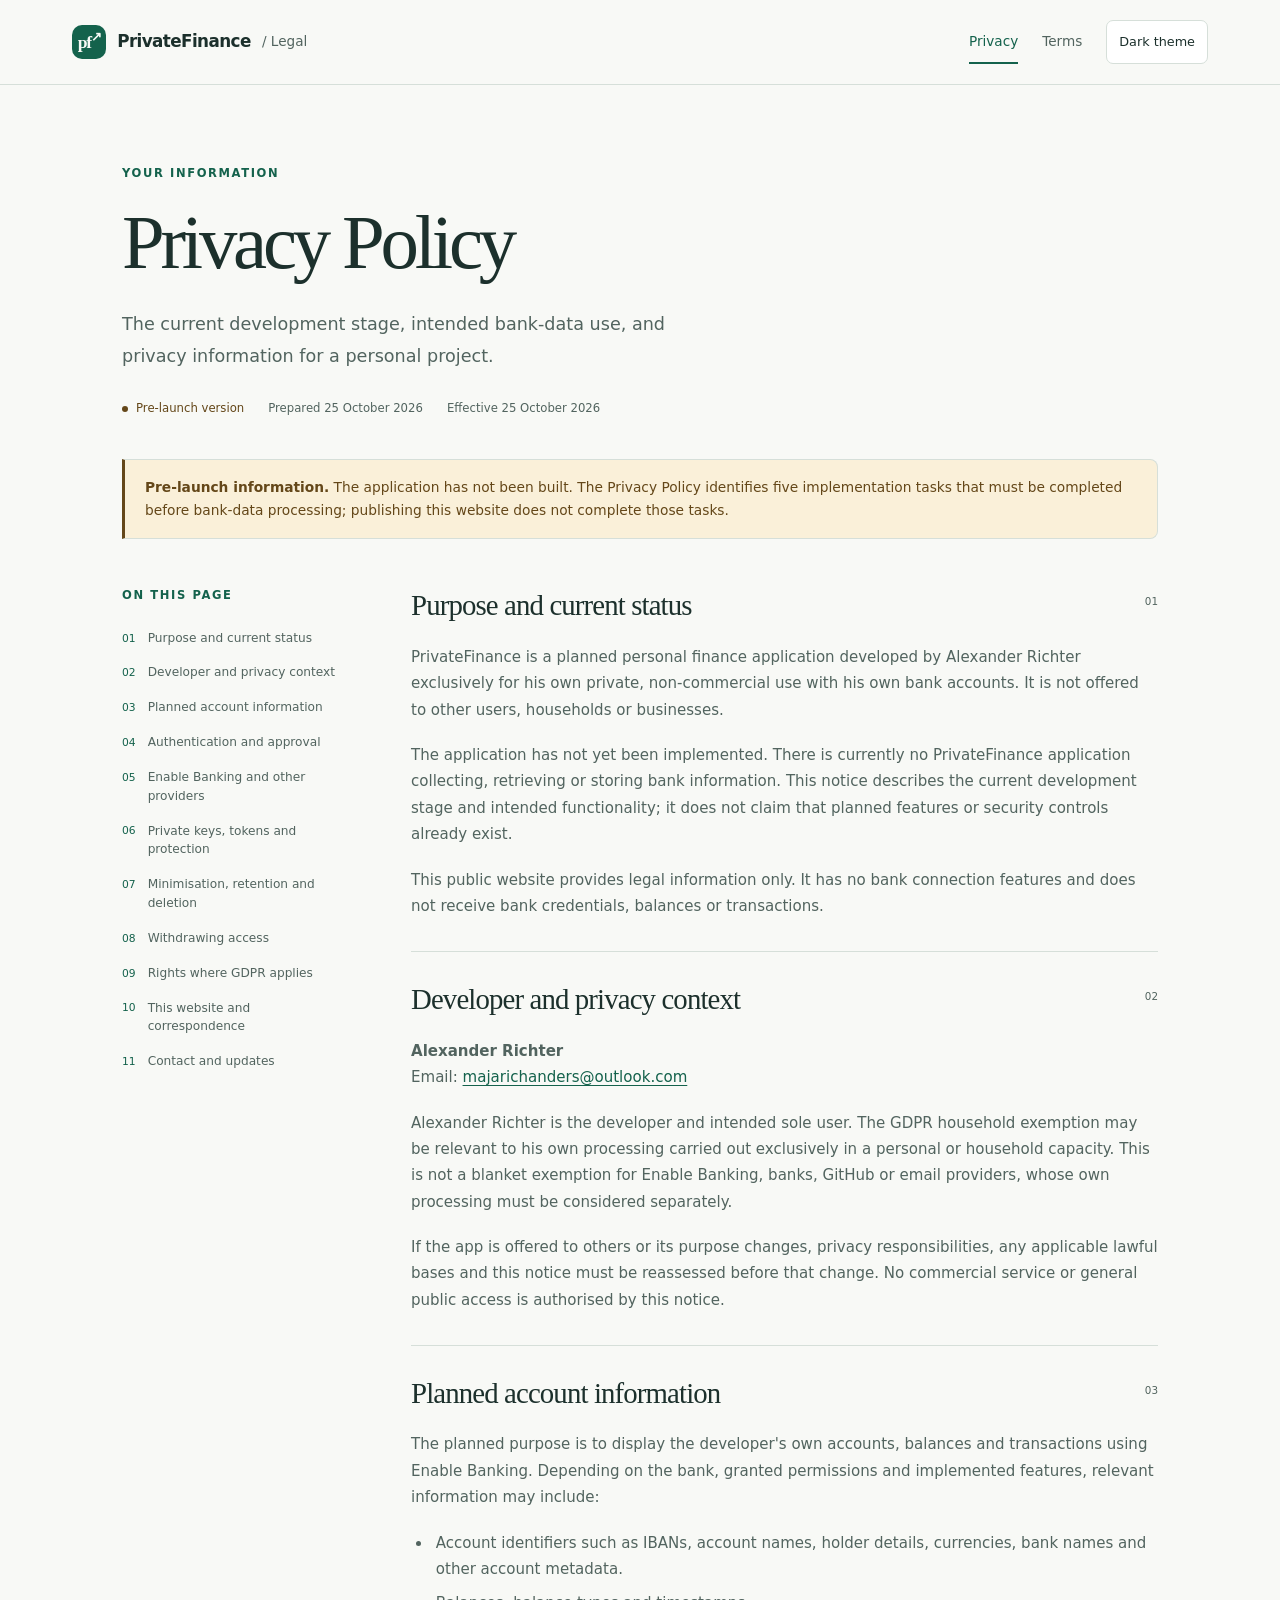
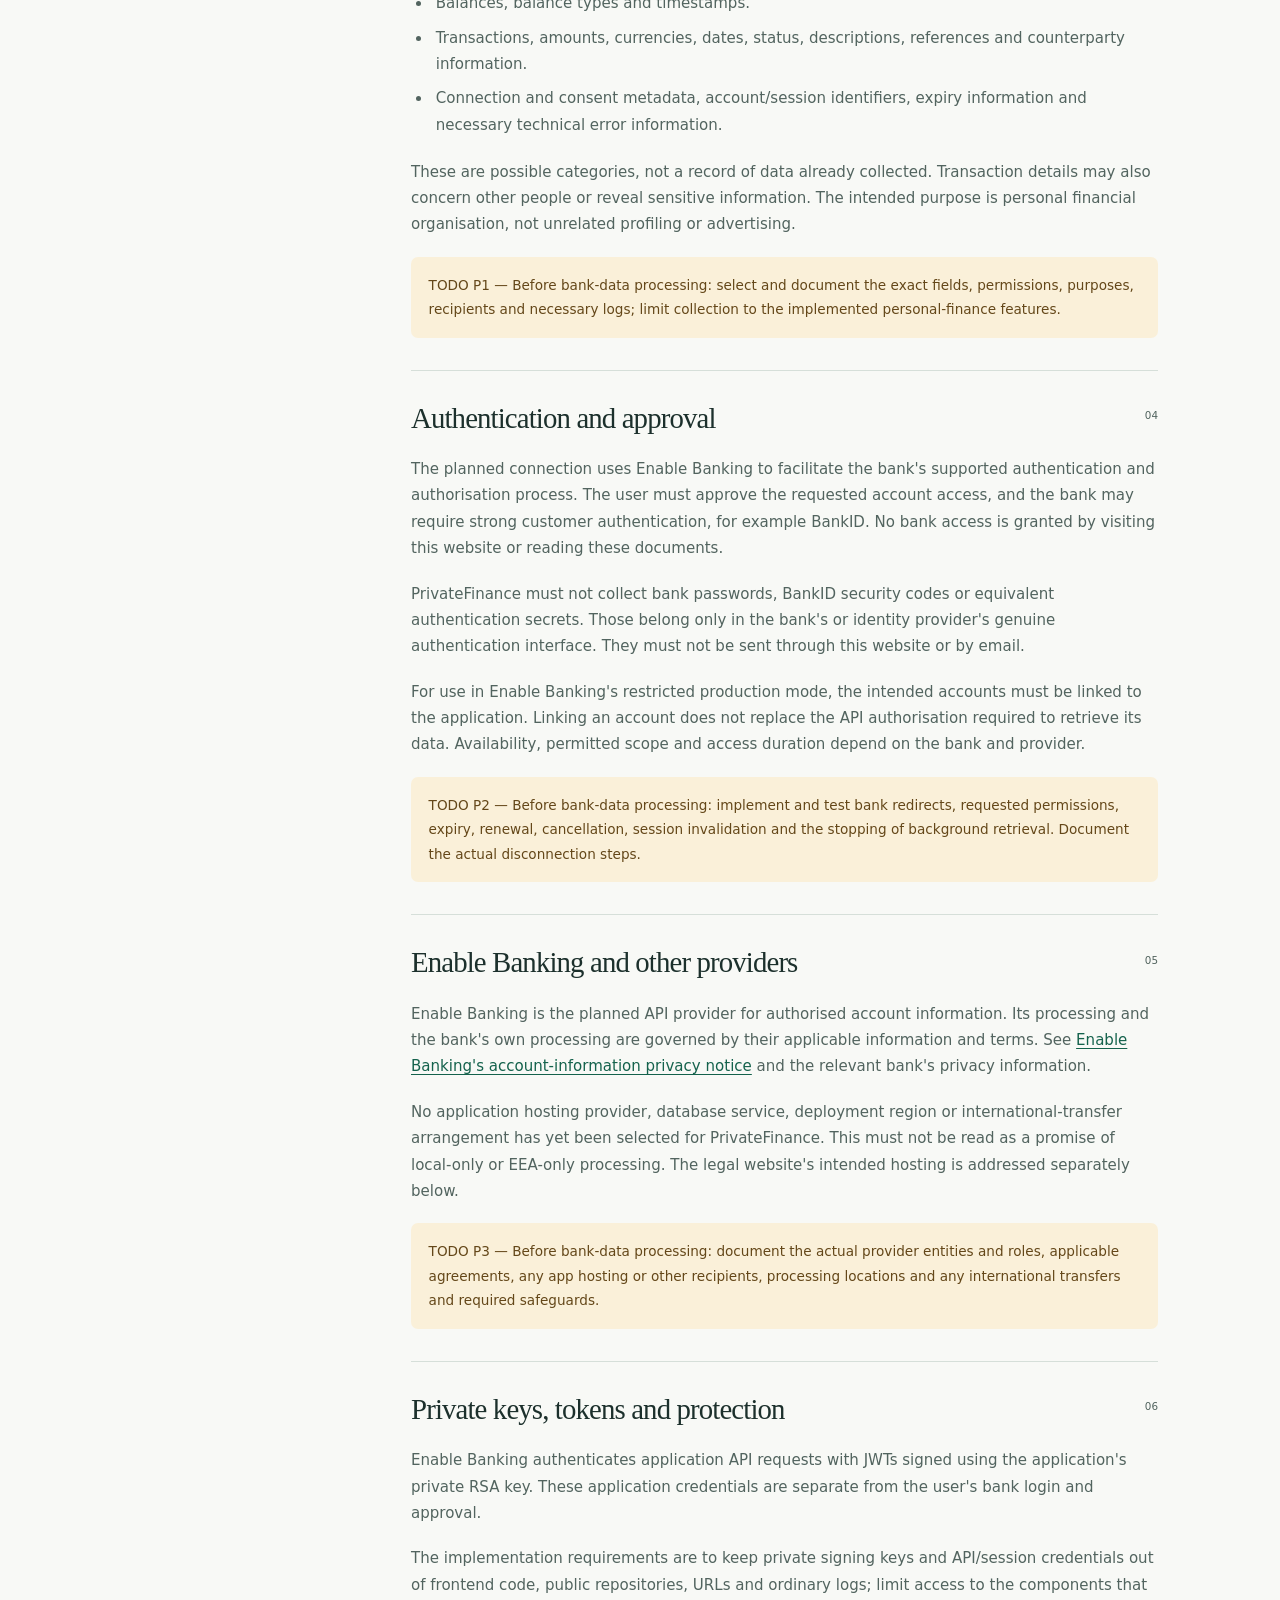
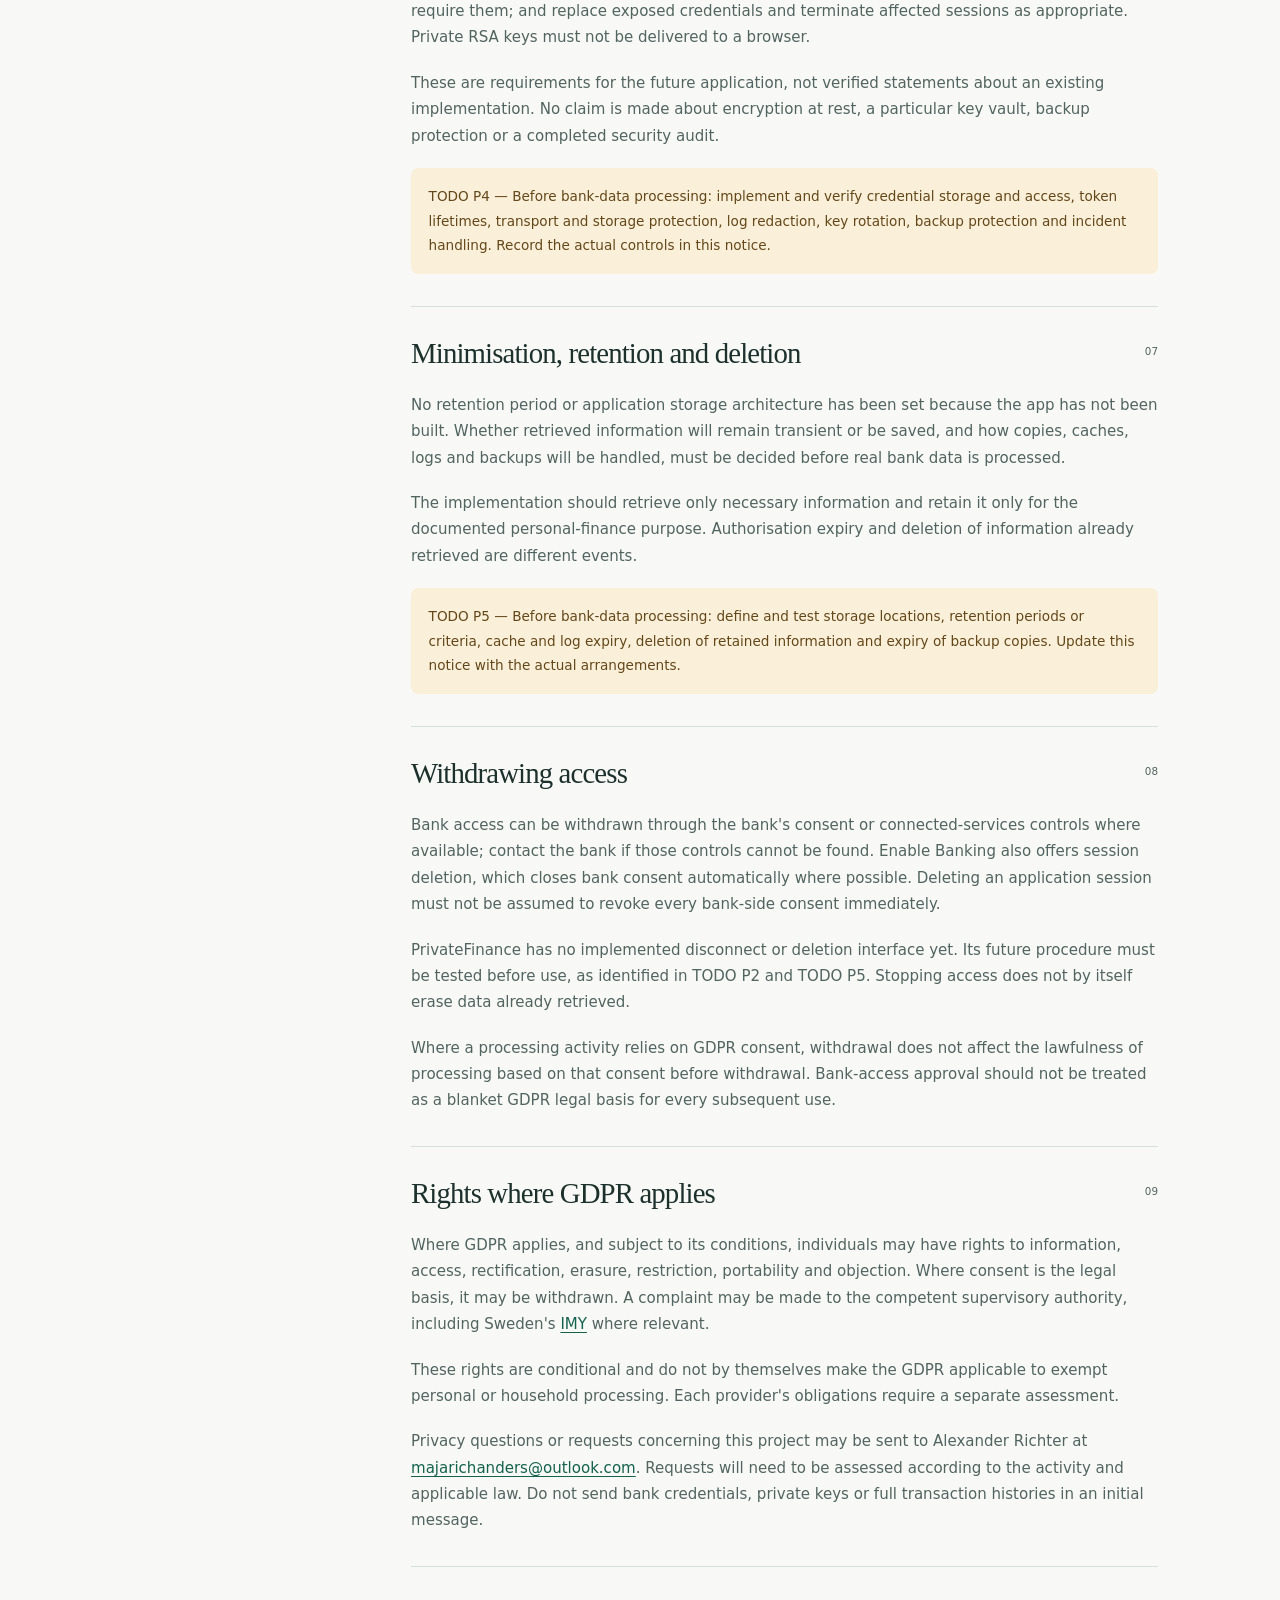
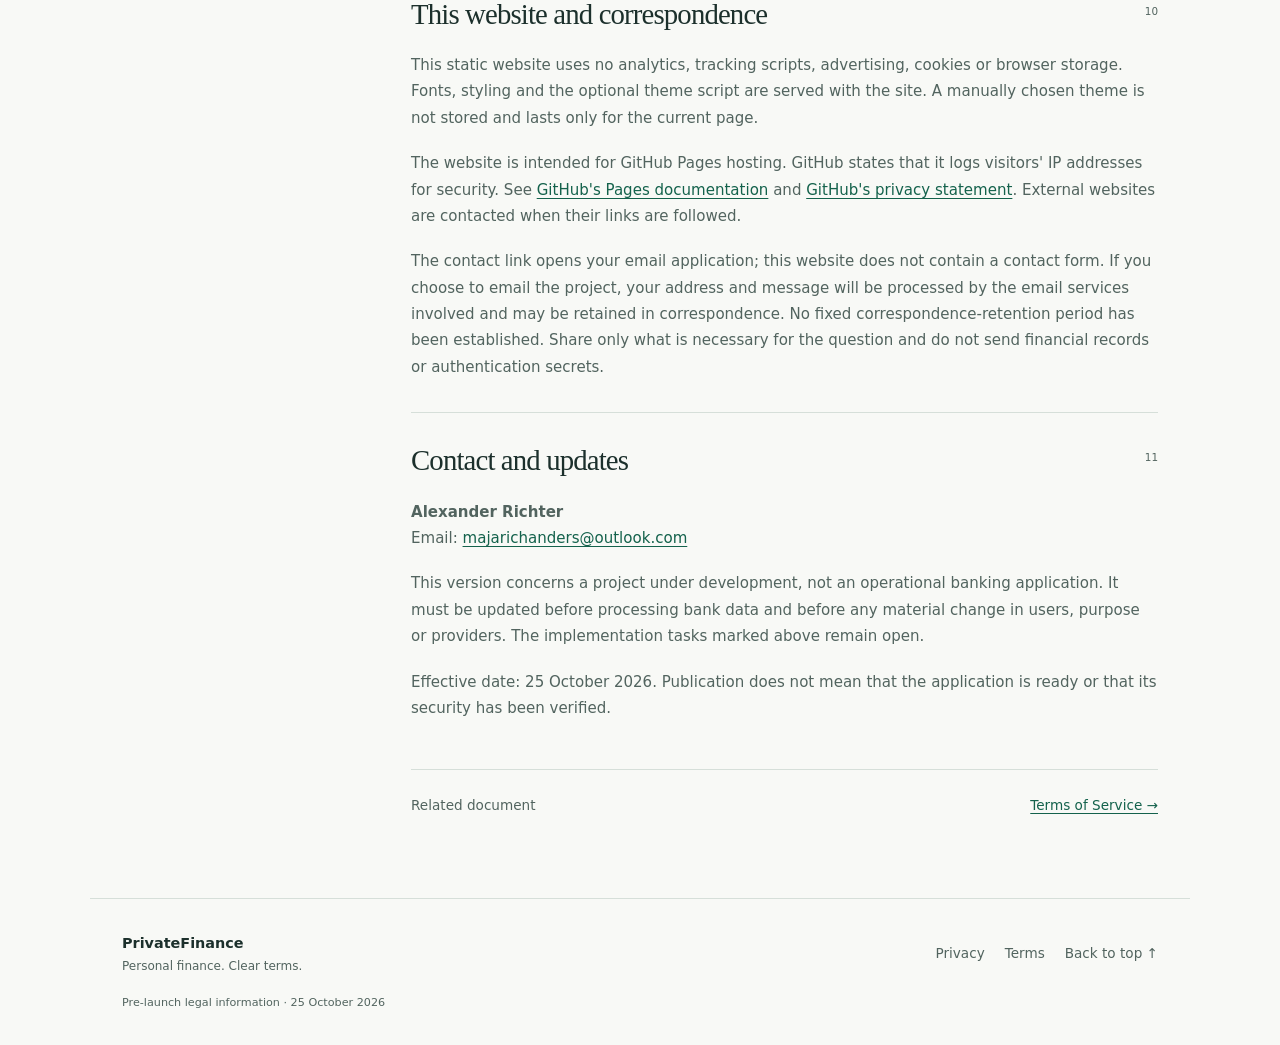
==== privacy/index.html @ ac0a0c04 "Publish approved PrivateFinance pre-launch legal website" ====
<!doctype html>
<html lang="en" data-status="approved-prelaunch">
<head>
  <meta charset="utf-8">
  <meta name="viewport" content="width=device-width, initial-scale=1">
  <meta name="description" content="The current development stage, intended bank-data use, and privacy information for a personal project.">
  <meta name="color-scheme" content="light dark">
  <meta name="referrer" content="no-referrer">
  <meta http-equiv="Content-Security-Policy" content="default-src 'none'; style-src 'self'; script-src 'self'; img-src 'self'; connect-src 'none'; base-uri 'none'; form-action 'none'">
  <title>Privacy Policy · PrivateFinance</title>
  <link rel="stylesheet" href="../assets/style.css">
  <script src="../assets/theme.js" defer></script>
</head>
<body>
<a class="skip" href="#main">Skip to content</a>
<header class="header"><div class="header-inner"><a class="brand" href="../"><span class="brand-icon" aria-hidden="true">pf<span>↗</span></span>PrivateFinance<span class="brand-caption"> / Legal</span></a><nav aria-label="Main navigation"><a href="../privacy/" aria-current="page">Privacy</a><a href="../terms/">Terms</a><button id="theme" type="button" hidden aria-label="Switch to dark theme">Dark theme</button></nav></div></header>
<main id="main"><div id="top" class="page-heading"><p class="eyebrow">Your information</p><h1>Privacy Policy</h1><p class="lead">The current development stage, intended bank-data use, and privacy information for a personal project.</p><div class="document-meta"><span class="status-dot">Pre-launch version</span><span>Prepared 25 October 2026</span><span>Effective 25 October 2026</span></div></div><div class="review-note" role="note"><strong>Pre-launch information.</strong> The application has not been built. The Privacy Policy identifies five implementation tasks that must be completed before bank-data processing; publishing this website does not complete those tasks.</div><div class="document-layout"><aside><nav aria-label="On this page"><p class="eyebrow">On this page</p><a href="#purpose"><span>01</span>Purpose and current status</a><a href="#responsibility"><span>02</span>Developer and privacy context</a><a href="#data"><span>03</span>Planned account information</a><a href="#bank-access"><span>04</span>Authentication and approval</a><a href="#providers"><span>05</span>Enable Banking and other providers</a><a href="#security"><span>06</span>Private keys, tokens and protection</a><a href="#retention"><span>07</span>Minimisation, retention and deletion</a><a href="#withdrawal"><span>08</span>Withdrawing access</a><a href="#rights"><span>09</span>Rights where GDPR applies</a><a href="#website"><span>10</span>This website and correspondence</a><a href="#contact"><span>11</span>Contact and updates</a></nav></aside><article aria-label="Privacy Policy">
<section id="purpose" aria-labelledby="purpose-heading"><span class="section-number" aria-hidden="true">01</span><h2 id="purpose-heading">Purpose and current status</h2>
<p>PrivateFinance is a planned personal finance application developed by Alexander Richter exclusively for his own private, non-commercial use with his own bank accounts. It is not offered to other users, households or businesses.</p><p>The application has not yet been implemented. There is currently no PrivateFinance application collecting, retrieving or storing bank information. This notice describes the current development stage and intended functionality; it does not claim that planned features or security controls already exist.</p><p>This public website provides legal information only. It has no bank connection features and does not receive bank credentials, balances or transactions.</p>
</section>
<section id="responsibility" aria-labelledby="responsibility-heading"><span class="section-number" aria-hidden="true">02</span><h2 id="responsibility-heading">Developer and privacy context</h2>
<p><strong>Alexander Richter</strong><br>Email: <a href="mailto:majarichanders@outlook.com">majarichanders@outlook.com</a></p><p>Alexander Richter is the developer and intended sole user. The GDPR household exemption may be relevant to his own processing carried out exclusively in a personal or household capacity. This is not a blanket exemption for Enable Banking, banks, GitHub or email providers, whose own processing must be considered separately.</p><p>If the app is offered to others or its purpose changes, privacy responsibilities, any applicable lawful bases and this notice must be reassessed before that change. No commercial service or general public access is authorised by this notice.</p>
</section>
<section id="data" aria-labelledby="data-heading"><span class="section-number" aria-hidden="true">03</span><h2 id="data-heading">Planned account information</h2>
<p>The planned purpose is to display the developer's own accounts, balances and transactions using Enable Banking. Depending on the bank, granted permissions and implemented features, relevant information may include:</p><ul><li>Account identifiers such as IBANs, account names, holder details, currencies, bank names and other account metadata.</li><li>Balances, balance types and timestamps.</li><li>Transactions, amounts, currencies, dates, status, descriptions, references and counterparty information.</li><li>Connection and consent metadata, account/session identifiers, expiry information and necessary technical error information.</li></ul><p>These are possible categories, not a record of data already collected. Transaction details may also concern other people or reveal sensitive information. The intended purpose is personal financial organisation, not unrelated profiling or advertising.</p><p class="todo">TODO P1 — Before bank-data processing: select and document the exact fields, permissions, purposes, recipients and necessary logs; limit collection to the implemented personal-finance features.</p>
</section>
<section id="bank-access" aria-labelledby="bank-access-heading"><span class="section-number" aria-hidden="true">04</span><h2 id="bank-access-heading">Authentication and approval</h2>
<p>The planned connection uses Enable Banking to facilitate the bank's supported authentication and authorisation process. The user must approve the requested account access, and the bank may require strong customer authentication, for example BankID. No bank access is granted by visiting this website or reading these documents.</p><p>PrivateFinance must not collect bank passwords, BankID security codes or equivalent authentication secrets. Those belong only in the bank's or identity provider's genuine authentication interface. They must not be sent through this website or by email.</p><p>For use in Enable Banking's restricted production mode, the intended accounts must be linked to the application. Linking an account does not replace the API authorisation required to retrieve its data. Availability, permitted scope and access duration depend on the bank and provider.</p><p class="todo">TODO P2 — Before bank-data processing: implement and test bank redirects, requested permissions, expiry, renewal, cancellation, session invalidation and the stopping of background retrieval. Document the actual disconnection steps.</p>
</section>
<section id="providers" aria-labelledby="providers-heading"><span class="section-number" aria-hidden="true">05</span><h2 id="providers-heading">Enable Banking and other providers</h2>
<p>Enable Banking is the planned API provider for authorised account information. Its processing and the bank's own processing are governed by their applicable information and terms. See <a href="https://auth.enablebanking.com/privacy">Enable Banking's account-information privacy notice</a> and the relevant bank's privacy information.</p><p>No application hosting provider, database service, deployment region or international-transfer arrangement has yet been selected for PrivateFinance. This must not be read as a promise of local-only or EEA-only processing. The legal website's intended hosting is addressed separately below.</p><p class="todo">TODO P3 — Before bank-data processing: document the actual provider entities and roles, applicable agreements, any app hosting or other recipients, processing locations and any international transfers and required safeguards.</p>
</section>
<section id="security" aria-labelledby="security-heading"><span class="section-number" aria-hidden="true">06</span><h2 id="security-heading">Private keys, tokens and protection</h2>
<p>Enable Banking authenticates application API requests with JWTs signed using the application's private RSA key. These application credentials are separate from the user's bank login and approval.</p><p>The implementation requirements are to keep private signing keys and API/session credentials out of frontend code, public repositories, URLs and ordinary logs; limit access to the components that require them; and replace exposed credentials and terminate affected sessions as appropriate. Private RSA keys must not be delivered to a browser.</p><p>These are requirements for the future application, not verified statements about an existing implementation. No claim is made about encryption at rest, a particular key vault, backup protection or a completed security audit.</p><p class="todo">TODO P4 — Before bank-data processing: implement and verify credential storage and access, token lifetimes, transport and storage protection, log redaction, key rotation, backup protection and incident handling. Record the actual controls in this notice.</p>
</section>
<section id="retention" aria-labelledby="retention-heading"><span class="section-number" aria-hidden="true">07</span><h2 id="retention-heading">Minimisation, retention and deletion</h2>
<p>No retention period or application storage architecture has been set because the app has not been built. Whether retrieved information will remain transient or be saved, and how copies, caches, logs and backups will be handled, must be decided before real bank data is processed.</p><p>The implementation should retrieve only necessary information and retain it only for the documented personal-finance purpose. Authorisation expiry and deletion of information already retrieved are different events.</p><p class="todo">TODO P5 — Before bank-data processing: define and test storage locations, retention periods or criteria, cache and log expiry, deletion of retained information and expiry of backup copies. Update this notice with the actual arrangements.</p>
</section>
<section id="withdrawal" aria-labelledby="withdrawal-heading"><span class="section-number" aria-hidden="true">08</span><h2 id="withdrawal-heading">Withdrawing access</h2>
<p>Bank access can be withdrawn through the bank's consent or connected-services controls where available; contact the bank if those controls cannot be found. Enable Banking also offers session deletion, which closes bank consent automatically where possible. Deleting an application session must not be assumed to revoke every bank-side consent immediately.</p><p>PrivateFinance has no implemented disconnect or deletion interface yet. Its future procedure must be tested before use, as identified in TODO P2 and TODO P5. Stopping access does not by itself erase data already retrieved.</p><p>Where a processing activity relies on GDPR consent, withdrawal does not affect the lawfulness of processing based on that consent before withdrawal. Bank-access approval should not be treated as a blanket GDPR legal basis for every subsequent use.</p>
</section>
<section id="rights" aria-labelledby="rights-heading"><span class="section-number" aria-hidden="true">09</span><h2 id="rights-heading">Rights where GDPR applies</h2>
<p>Where GDPR applies, and subject to its conditions, individuals may have rights to information, access, rectification, erasure, restriction, portability and objection. Where consent is the legal basis, it may be withdrawn. A complaint may be made to the competent supervisory authority, including Sweden's <a href="https://www.imy.se/en/">IMY</a> where relevant.</p><p>These rights are conditional and do not by themselves make the GDPR applicable to exempt personal or household processing. Each provider's obligations require a separate assessment.</p><p>Privacy questions or requests concerning this project may be sent to Alexander Richter at <a href="mailto:majarichanders@outlook.com">majarichanders@outlook.com</a>. Requests will need to be assessed according to the activity and applicable law. Do not send bank credentials, private keys or full transaction histories in an initial message.</p>
</section>
<section id="website" aria-labelledby="website-heading"><span class="section-number" aria-hidden="true">10</span><h2 id="website-heading">This website and correspondence</h2>
<p>This static website uses no analytics, tracking scripts, advertising, cookies or browser storage. Fonts, styling and the optional theme script are served with the site. A manually chosen theme is not stored and lasts only for the current page.</p><p>The website is intended for GitHub Pages hosting. GitHub states that it logs visitors' IP addresses for security. See <a href="https://docs.github.com/en/pages/getting-started-with-github-pages/what-is-github-pages#data-collection">GitHub's Pages documentation</a> and <a href="https://docs.github.com/en/site-policy/privacy-policies/github-general-privacy-statement">GitHub's privacy statement</a>. External websites are contacted when their links are followed.</p><p>The contact link opens your email application; this website does not contain a contact form. If you choose to email the project, your address and message will be processed by the email services involved and may be retained in correspondence. No fixed correspondence-retention period has been established. Share only what is necessary for the question and do not send financial records or authentication secrets.</p>
</section>
<section id="contact" aria-labelledby="contact-heading"><span class="section-number" aria-hidden="true">11</span><h2 id="contact-heading">Contact and updates</h2>
<p><strong>Alexander Richter</strong><br>Email: <a href="mailto:majarichanders@outlook.com">majarichanders@outlook.com</a></p><p>This version concerns a project under development, not an operational banking application. It must be updated before processing bank data and before any material change in users, purpose or providers. The implementation tasks marked above remain open.</p><p>Effective date: 25 October 2026. Publication does not mean that the application is ready or that its security has been verified.</p>
</section><div class="end-note">Related document <a href="../terms/">Terms of Service →</a></div>
</article></div></main>
<footer><div><a class="footer-brand" href="../">PrivateFinance</a><span>Personal finance. Clear terms.</span></div><nav aria-label="Footer navigation"><a href="../privacy/" aria-current="page">Privacy</a><a href="../terms/">Terms</a><a href="#top">Back to top ↑</a></nav><p>Pre-launch legal information · 25 October 2026</p></footer>
</body>
</html>
---- assets/style.css ----
:root{color-scheme:light dark;--bg:#f8f9f6;--surface:#fff;--text:#1c302c;--muted:#52645f;--line:#d6dfd9;--accent:#14624c;--soft:#eaf2ed;--notice:#faf0d9;--notice-text:#644719;--shadow:0 10px 30px #1c302c08;--serif:Georgia,'Times New Roman',serif;--sans:ui-sans-serif,system-ui,-apple-system,BlinkMacSystemFont,'Segoe UI',sans-serif}
@media(prefers-color-scheme:dark){:root:not([data-theme=light]){--bg:#101c19;--surface:#162722;--text:#edf2ec;--muted:#b0c1b7;--line:#364b41;--accent:#9bd9b7;--soft:#203b30;--notice:#302a1c;--notice-text:#ead5a4;--shadow:none}}
:root[data-theme=dark]{--bg:#101c19;--surface:#162722;--text:#edf2ec;--muted:#b0c1b7;--line:#364b41;--accent:#9bd9b7;--soft:#203b30;--notice:#302a1c;--notice-text:#ead5a4;--shadow:none;color-scheme:dark}
:root[data-theme=light]{color-scheme:light}
*{box-sizing:border-box}html{scroll-padding-top:2rem}body{margin:0;background:var(--bg);color:var(--text);font:1rem/1.75 var(--sans);-webkit-font-smoothing:antialiased}a{color:var(--accent);text-underline-offset:.2em}a:hover{text-decoration-thickness:2px}a,button{-webkit-tap-highlight-color:transparent}button{font:inherit}a:focus-visible,button:focus-visible{outline:3px solid var(--accent);outline-offset:5px;border-radius:3px}::selection{background:var(--accent);color:var(--bg)}[hidden]{display:none!important}.skip{position:absolute;top:0;left:1rem;transform:translateY(-150%);padding:.6rem 1rem;background:var(--surface);z-index:10}.skip:focus{transform:translateY(0)}.header{border-bottom:1px solid var(--line);background:var(--bg)}.header-inner{max-width:1200px;padding:1.25rem 2rem;margin:auto;display:flex;align-items:center;justify-content:space-between;gap:1rem}.brand{display:inline-flex;align-items:center;gap:.7rem;color:var(--text);text-decoration:none;font-size:1.05rem;font-weight:650;letter-spacing:-.035em;white-space:nowrap}.brand-icon{display:inline-flex;align-items:center;justify-content:center;width:34px;height:34px;background:var(--accent);color:var(--bg);border-radius:10px;font-family:var(--serif);font-size:1.1rem;letter-spacing:-.08em}.brand-icon span{font-size:.8rem;align-self:flex-start;margin-top:1px}.brand-caption{font-weight:400;color:var(--muted);font-size:.85rem;letter-spacing:0}.header nav,footer nav{display:flex;align-items:center;gap:1.5rem}.header nav a,footer nav a{font-size:.85rem;text-decoration:none;color:var(--muted);padding:.4rem 0;min-height:44px;display:inline-flex;align-items:center}.header nav a[aria-current=page]{color:var(--accent);box-shadow:inset 0 -2px var(--accent)}#theme{border:1px solid var(--line);border-radius:7px;padding:.35rem .75rem;color:var(--text);background:var(--surface);cursor:pointer;min-height:44px;font-size:.8rem}main{max-width:1100px;margin:auto;padding:0 2rem}.eyebrow{font-size:.72rem;line-height:1.5;text-transform:uppercase;letter-spacing:.14em;font-weight:650;color:var(--accent);margin:0 0 1.25rem}.tiny-dot{display:inline-block;width:7px;height:7px;background:var(--accent);border-radius:50%;margin-right:.5rem;vertical-align:middle}h1,h2,p{margin-top:0}h1{font-family:var(--serif);font-weight:400;letter-spacing:-.055em;line-height:1.08;font-size:clamp(2.7rem,6vw,5rem);margin-bottom:1.5rem}h1 em{font-weight:400;color:var(--accent)}.lead{font-size:1.1rem;max-width:600px;color:var(--muted);line-height:1.8;margin-bottom:1.6rem}.home-hero{padding:6.5rem 0 3.5rem}.home-hero h1{font-size:clamp(2.5rem,7.5vw,6rem)}.hero-detail{display:flex;flex-wrap:wrap;gap:.7rem 1.5rem;font-size:.76rem;color:var(--muted)}.hero-detail span{display:flex;align-items:center;gap:.5rem}.hero-detail span:before{content:'';width:5px;height:5px;border-radius:50%;background:var(--accent)}.review-note{border:1px solid var(--line);border-left:3px solid var(--notice-text);background:var(--notice);color:var(--notice-text);padding:1rem 1.25rem;border-radius:0 8px 8px 0;font-size:.86rem;line-height:1.7}.review-note strong{font-weight:650}.document-cards{display:grid;grid-template-columns:1fr 1fr;gap:1.3rem;margin:2rem 0 4rem}.document-card{display:flex;flex-direction:column;padding:2rem;border:1px solid var(--line);border-radius:12px;background:var(--surface);box-shadow:var(--shadow);color:var(--text);text-decoration:none}.document-card:hover{border-color:var(--accent)}.card-top{display:flex;justify-content:space-between;font-size:.72rem;color:var(--muted);text-transform:uppercase;letter-spacing:.09em;margin-bottom:2.5rem}.card-top>span{font-size:1.2rem;color:var(--accent)}.document-card h2{font:400 2rem/1.2 var(--serif);letter-spacing:-.035em;margin-bottom:1rem}.document-card p{font-size:.92rem;color:var(--muted);max-width:360px;margin-bottom:2rem}.card-link{margin-top:auto;display:flex;justify-content:space-between;color:var(--accent);font-size:.84rem;font-weight:600}.scope-note{display:grid;grid-template-columns:1fr 1.4fr;gap:0 3rem;padding:2rem 0 4rem;border-top:1px solid var(--line)}.scope-note .eyebrow{grid-column:1/-1}.scope-note h2{font:400 2rem/1.25 var(--serif);letter-spacing:-.03em}.scope-note>p:last-child{color:var(--muted);font-size:.94rem;max-width:520px}.page-heading{padding:5rem 0 2.5rem}.document-meta{display:flex;flex-wrap:wrap;gap:.5rem 1.5rem;font-size:.73rem;color:var(--muted)}.status-dot{color:var(--notice-text)}.status-dot:before{content:'';display:inline-block;width:6px;height:6px;background:var(--notice-text);border-radius:50%;margin-right:.5rem}.document-layout{display:grid;grid-template-columns:225px minmax(0,1fr);gap:4rem;margin:3rem 0 5rem}.document-layout aside nav{position:sticky;top:2rem}.document-layout aside .eyebrow{margin-bottom:1rem}.document-layout aside a{display:flex;gap:.75rem;font-size:.76rem;line-height:1.55;text-decoration:none;color:var(--muted);padding:.5rem 0}.document-layout aside a:hover{color:var(--accent)}.document-layout aside a span{font-size:.67rem;color:var(--accent);padding-top:.12rem}article section{position:relative;border-top:1px solid var(--line);padding:1.8rem 0 .8rem;scroll-margin-top:2rem}article section:first-child{border-top:0;padding-top:0}article h2{font:400 1.8rem/1.3 var(--serif);letter-spacing:-.03em;margin:0 0 1.2rem;padding-right:1.7rem}.section-number{position:absolute;right:0;top:2.2rem;color:var(--muted);font-size:.65rem}article section:first-child .section-number{top:.3rem}article p,article li{font-size:.94rem;color:var(--muted);overflow-wrap:anywhere}article p{margin-bottom:1.2rem}article ul{padding-left:1.3rem;margin:0 0 1.3rem}article li{padding-left:.25rem;margin:.5rem 0}.todo{background:var(--notice);color:var(--notice-text);padding:1rem 1.1rem;border-radius:7px;font-size:.85rem;line-height:1.8}.end-note{display:flex;flex-wrap:wrap;justify-content:space-between;gap:.5rem;border-top:1px solid var(--line);padding-top:1.5rem;margin-top:1rem;font-size:.85rem;color:var(--muted)}footer{max-width:1100px;margin:auto;padding:2rem;border-top:1px solid var(--line);display:flex;flex-wrap:wrap;align-items:center;justify-content:space-between;gap:1rem}footer>div{display:flex;flex-direction:column}.footer-brand{font-size:.9rem;font-weight:650;color:var(--text);text-decoration:none}footer>div span{font-size:.75rem;color:var(--muted)}footer>p{flex-basis:100%;font-size:.7rem;color:var(--muted);margin:0}footer nav{gap:1.25rem}
@media(max-width:800px){.document-layout{grid-template-columns:180px minmax(0,1fr);gap:2rem}.brand-caption{display:none}.header-inner{padding:1rem 1.5rem}.header nav{gap:1rem}}
@media(max-width:640px){main{padding:0 1.25rem}.header-inner{padding:.9rem 1.25rem;flex-wrap:wrap;gap:.6rem}.header nav{justify-content:space-between;flex:1 1 100%;gap:1rem}.header nav a{font-size:.8rem}.home-hero{padding:3.5rem 0 2rem}.page-heading{padding:3rem 0 2rem}.lead{font-size:1rem}.document-cards{grid-template-columns:1fr;gap:1rem;margin:1.5rem 0 2.5rem}.document-card{padding:1.5rem}.card-top{margin-bottom:1.5rem}.scope-note{display:block;padding-bottom:2rem}.scope-note h2{font-size:1.8rem}.document-layout{display:block;margin:2rem 0 3rem}.document-layout aside{padding-bottom:1.5rem;margin-bottom:2rem;border-bottom:1px solid var(--line)}.document-layout aside nav{position:static}.document-layout aside a{font-size:.82rem;min-height:44px;align-items:center}.document-layout aside a span{padding:0}article h2{font-size:1.6rem}.document-meta{gap:.4rem 1rem}footer{padding:1.5rem 1.25rem}footer nav{flex-wrap:wrap;gap:1rem}}
@media print{.header,aside,.skip,#theme,footer nav{display:none!important}:root{--bg:#fff;--surface:#fff;--text:#000;--muted:#333;--line:#aaa;--accent:#000;--notice:#fff;--notice-text:#000}main{max-width:none;padding:0}.page-heading{padding:1rem 0}.document-layout{display:block;margin:1rem 0}a{color:#000}h2{break-after:avoid}p,li{orphans:3;widows:3}.todo,.review-note{border:1px solid #777}}
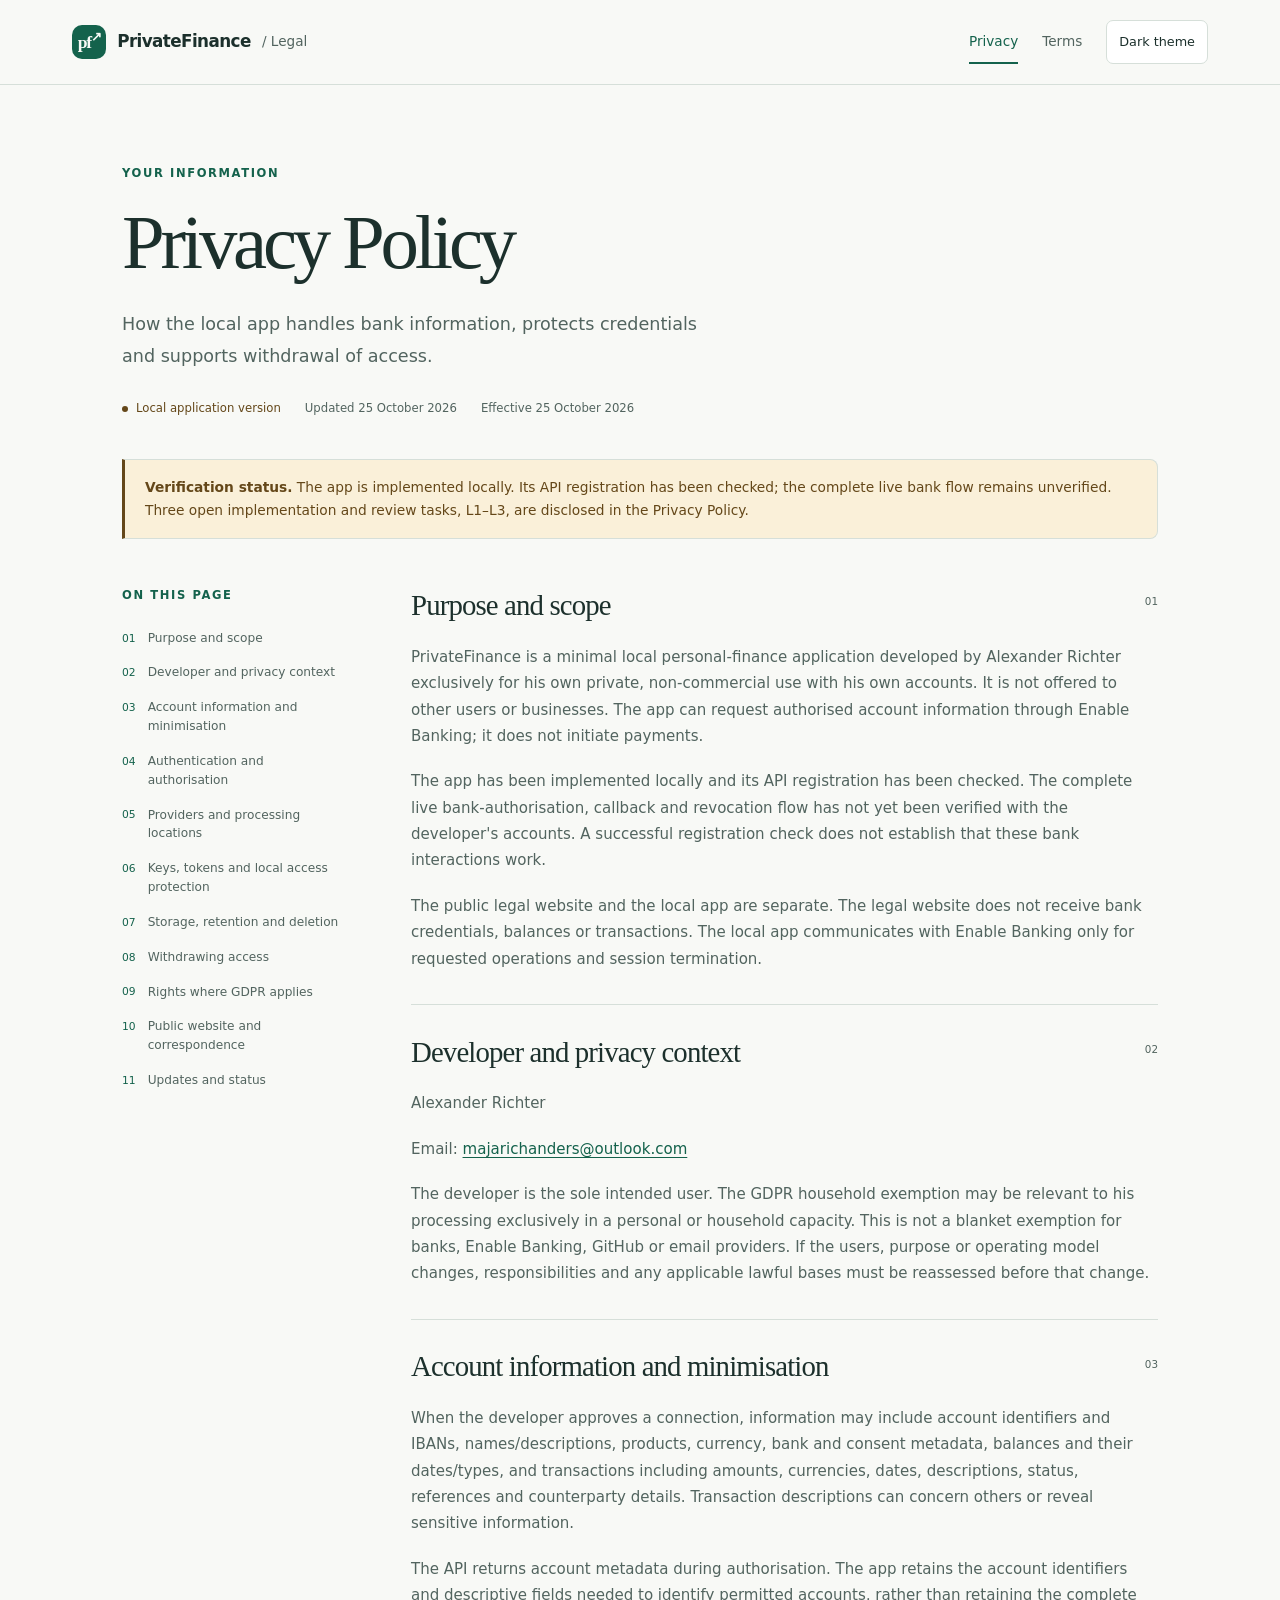
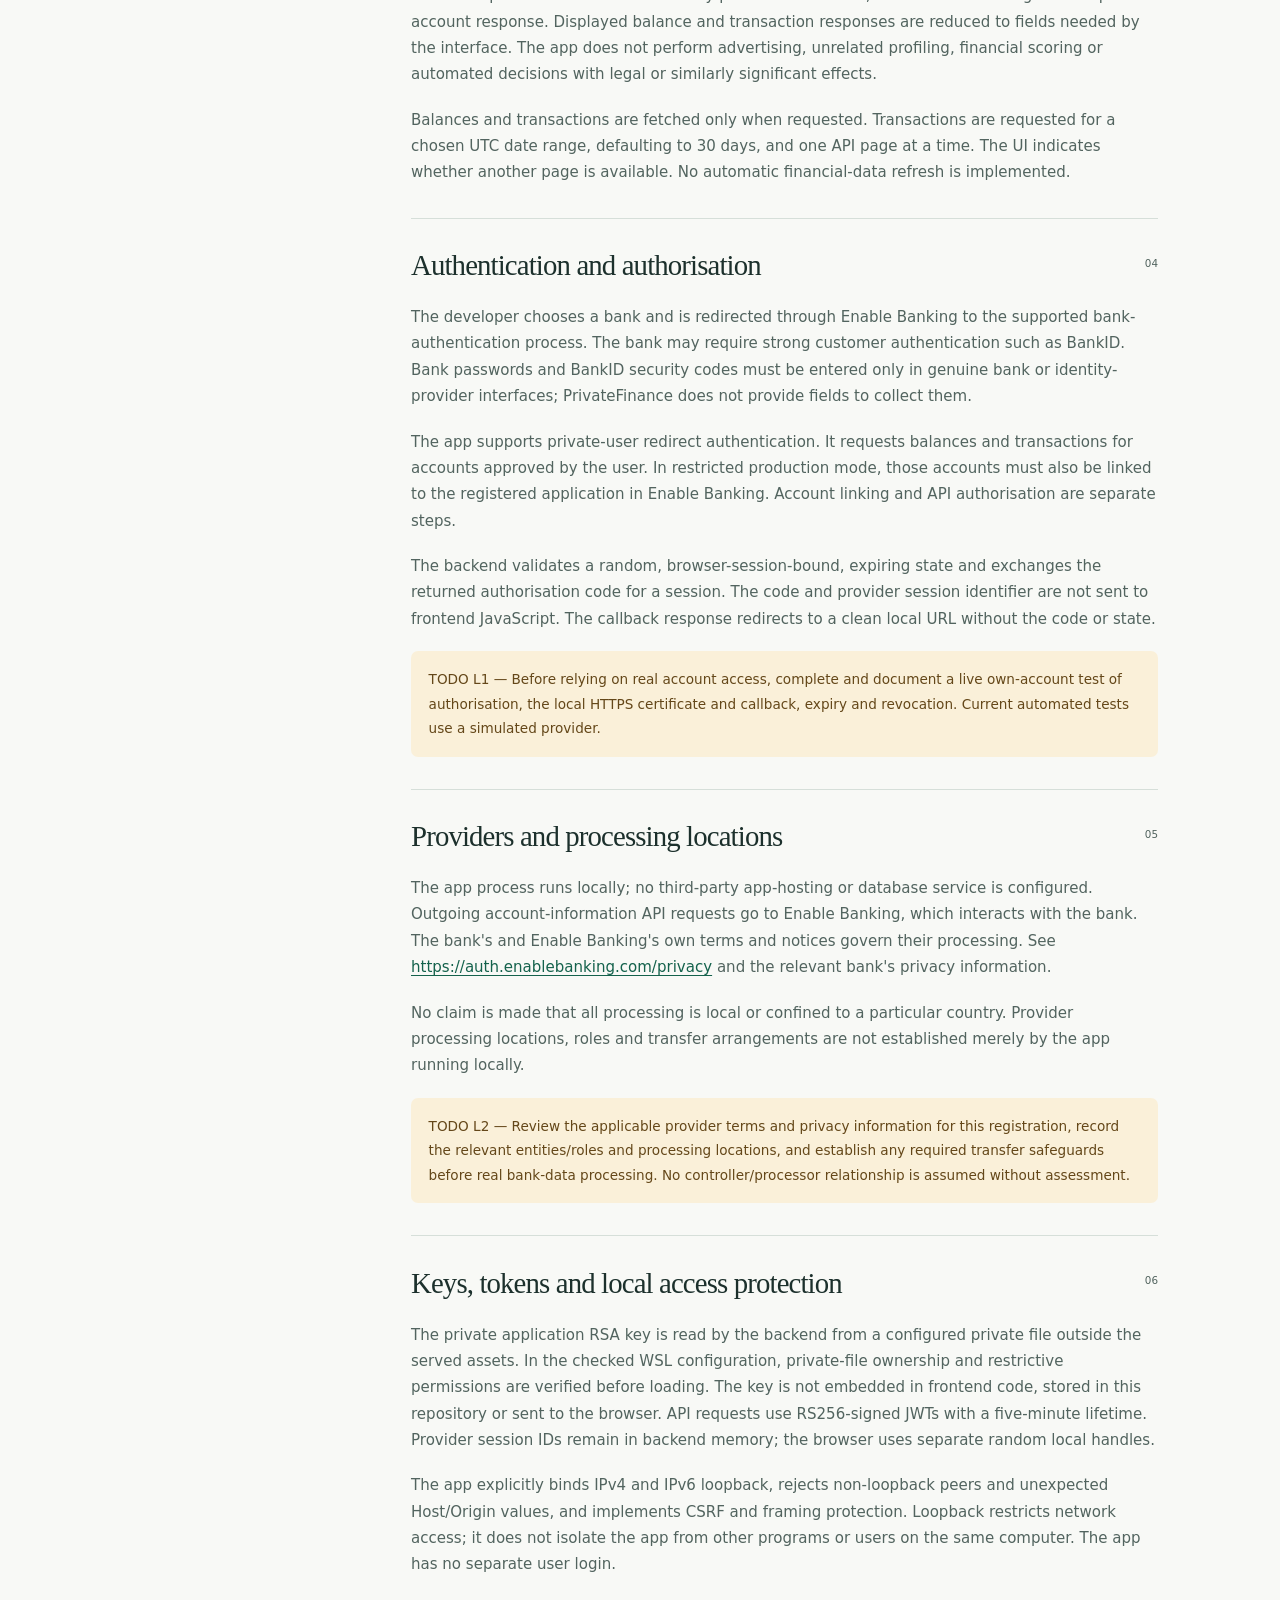
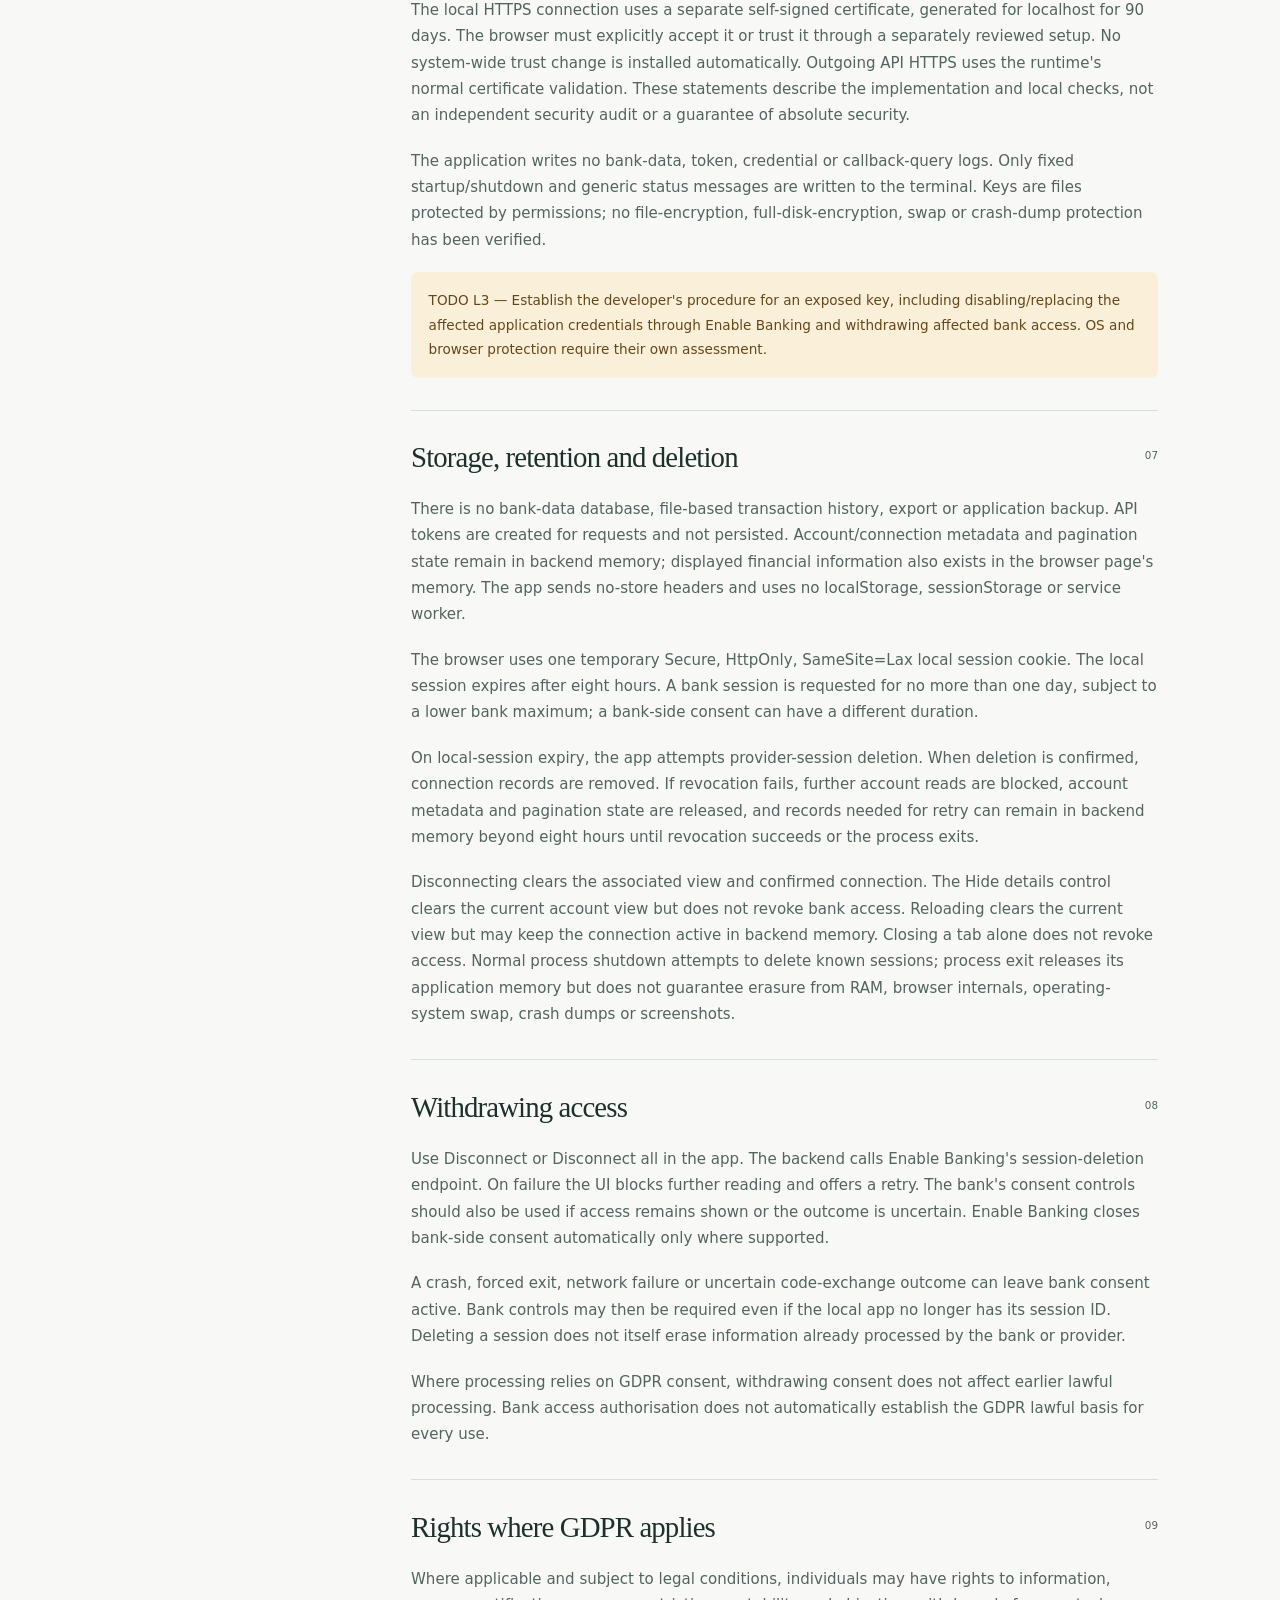
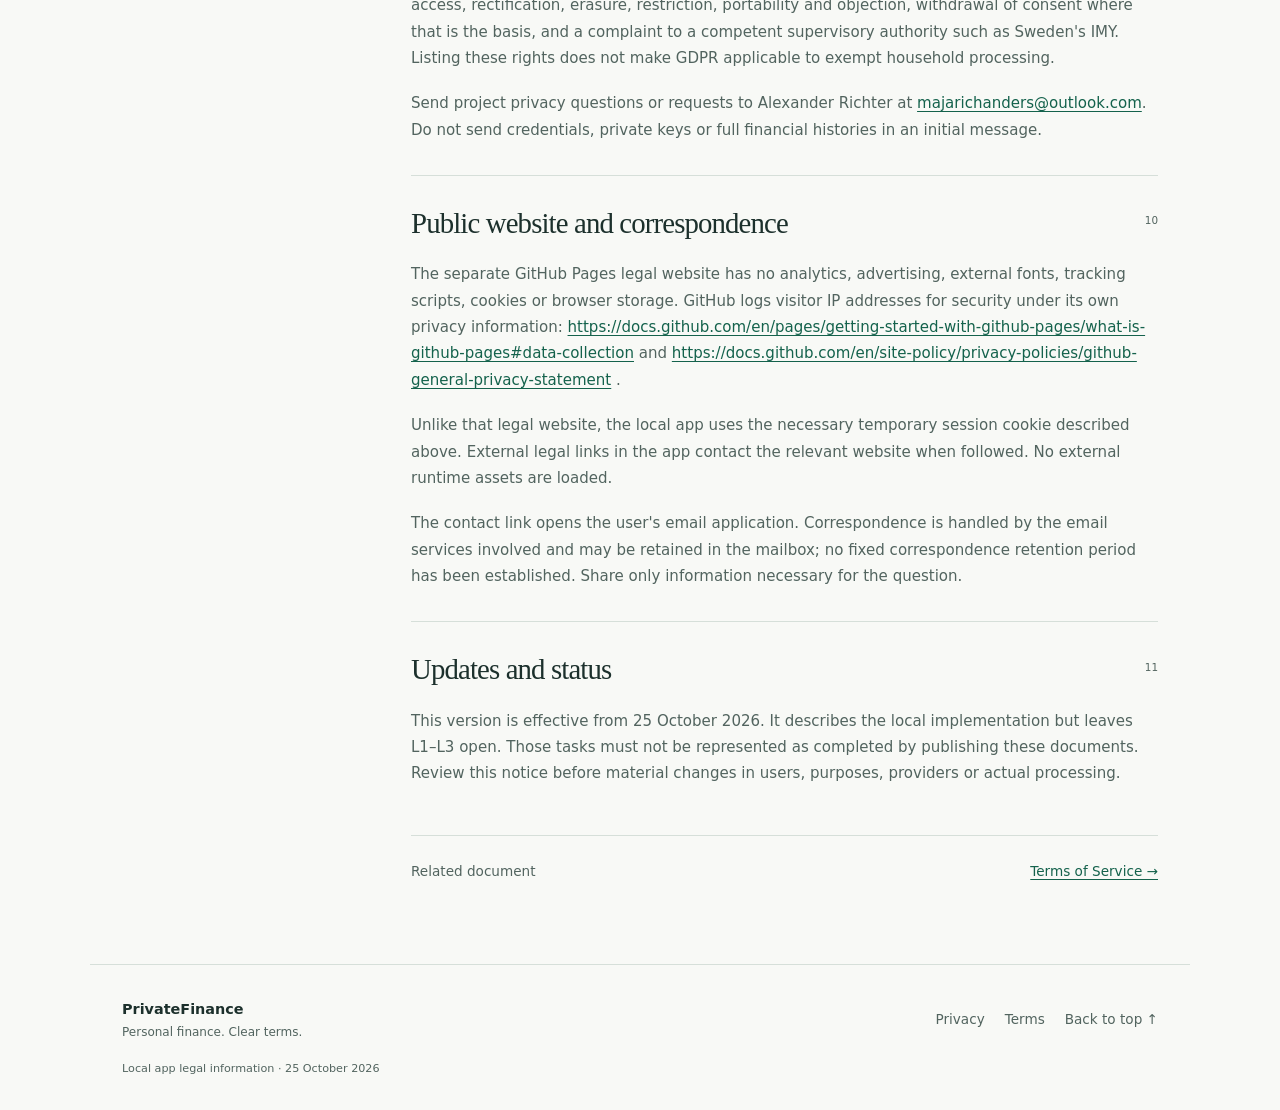
==== commit 81a265ce: "Publish approved legal policies for the local application" ====
--- a/privacy/index.html
+++ b/privacy/index.html
@@ -1,9 +1,9 @@
 <!doctype html>
-<html lang="en" data-status="approved-prelaunch">
+<html lang="en" data-status="approved-local-app">
 <head>
   <meta charset="utf-8">
   <meta name="viewport" content="width=device-width, initial-scale=1">
-  <meta name="description" content="The current development stage, intended bank-data use, and privacy information for a personal project.">
+  <meta name="description" content="How the local app handles bank information, protects credentials and supports withdrawal of access.">
   <meta name="color-scheme" content="light dark">
   <meta name="referrer" content="no-referrer">
   <meta http-equiv="Content-Security-Policy" content="default-src 'none'; style-src 'self'; script-src 'self'; img-src 'self'; connect-src 'none'; base-uri 'none'; form-action 'none'">
@@ -14,41 +14,63 @@
 <body>
 <a class="skip" href="#main">Skip to content</a>
 <header class="header"><div class="header-inner"><a class="brand" href="../"><span class="brand-icon" aria-hidden="true">pf<span>↗</span></span>PrivateFinance<span class="brand-caption"> / Legal</span></a><nav aria-label="Main navigation"><a href="../privacy/" aria-current="page">Privacy</a><a href="../terms/">Terms</a><button id="theme" type="button" hidden aria-label="Switch to dark theme">Dark theme</button></nav></div></header>
-<main id="main"><div id="top" class="page-heading"><p class="eyebrow">Your information</p><h1>Privacy Policy</h1><p class="lead">The current development stage, intended bank-data use, and privacy information for a personal project.</p><div class="document-meta"><span class="status-dot">Pre-launch version</span><span>Prepared 25 October 2026</span><span>Effective 25 October 2026</span></div></div><div class="review-note" role="note"><strong>Pre-launch information.</strong> The application has not been built. The Privacy Policy identifies five implementation tasks that must be completed before bank-data processing; publishing this website does not complete those tasks.</div><div class="document-layout"><aside><nav aria-label="On this page"><p class="eyebrow">On this page</p><a href="#purpose"><span>01</span>Purpose and current status</a><a href="#responsibility"><span>02</span>Developer and privacy context</a><a href="#data"><span>03</span>Planned account information</a><a href="#bank-access"><span>04</span>Authentication and approval</a><a href="#providers"><span>05</span>Enable Banking and other providers</a><a href="#security"><span>06</span>Private keys, tokens and protection</a><a href="#retention"><span>07</span>Minimisation, retention and deletion</a><a href="#withdrawal"><span>08</span>Withdrawing access</a><a href="#rights"><span>09</span>Rights where GDPR applies</a><a href="#website"><span>10</span>This website and correspondence</a><a href="#contact"><span>11</span>Contact and updates</a></nav></aside><article aria-label="Privacy Policy">
-<section id="purpose" aria-labelledby="purpose-heading"><span class="section-number" aria-hidden="true">01</span><h2 id="purpose-heading">Purpose and current status</h2>
-<p>PrivateFinance is a planned personal finance application developed by Alexander Richter exclusively for his own private, non-commercial use with his own bank accounts. It is not offered to other users, households or businesses.</p><p>The application has not yet been implemented. There is currently no PrivateFinance application collecting, retrieving or storing bank information. This notice describes the current development stage and intended functionality; it does not claim that planned features or security controls already exist.</p><p>This public website provides legal information only. It has no bank connection features and does not receive bank credentials, balances or transactions.</p>
+<main id="main"><div id="top" class="page-heading"><p class="eyebrow">Your information</p><h1>Privacy Policy</h1><p class="lead">How the local app handles bank information, protects credentials and supports withdrawal of access.</p><div class="document-meta"><span class="status-dot">Local application version</span><span>Updated 25 October 2026</span><span>Effective 25 October 2026</span></div></div><div class="review-note" role="note"><strong>Verification status.</strong> The app is implemented locally. Its API registration has been checked; the complete live bank flow remains unverified. Three open implementation and review tasks, L1–L3, are disclosed in the Privacy Policy.</div><div class="document-layout"><aside><nav aria-label="On this page"><p class="eyebrow">On this page</p><a href="#purpose"><span>01</span>Purpose and scope</a><a href="#responsibility"><span>02</span>Developer and privacy context</a><a href="#data"><span>03</span>Account information and minimisation</a><a href="#bank-access"><span>04</span>Authentication and authorisation</a><a href="#providers"><span>05</span>Providers and processing locations</a><a href="#security"><span>06</span>Keys, tokens and local access protection</a><a href="#retention"><span>07</span>Storage, retention and deletion</a><a href="#withdrawal"><span>08</span>Withdrawing access</a><a href="#rights"><span>09</span>Rights where GDPR applies</a><a href="#website"><span>10</span>Public website and correspondence</a><a href="#contact"><span>11</span>Updates and status</a></nav></aside><article aria-label="Privacy Policy">
+<section id="purpose" aria-labelledby="purpose-heading"><span class="section-number" aria-hidden="true">01</span><h2 id="purpose-heading">Purpose and scope</h2>
+<p>PrivateFinance is a minimal local personal-finance application developed by Alexander Richter exclusively for his own private, non-commercial use with his own accounts. It is not offered to other users or businesses. The app can request authorised account information through Enable Banking; it does not initiate payments.</p>
+<p>The app has been implemented locally and its API registration has been checked. The complete live bank-authorisation, callback and revocation flow has not yet been verified with the developer&#x27;s accounts. A successful registration check does not establish that these bank interactions work.</p>
+<p>The public legal website and the local app are separate. The legal website does not receive bank credentials, balances or transactions. The local app communicates with Enable Banking only for requested operations and session termination.</p>
 </section>
 <section id="responsibility" aria-labelledby="responsibility-heading"><span class="section-number" aria-hidden="true">02</span><h2 id="responsibility-heading">Developer and privacy context</h2>
-<p><strong>Alexander Richter</strong><br>Email: <a href="mailto:majarichanders@outlook.com">majarichanders@outlook.com</a></p><p>Alexander Richter is the developer and intended sole user. The GDPR household exemption may be relevant to his own processing carried out exclusively in a personal or household capacity. This is not a blanket exemption for Enable Banking, banks, GitHub or email providers, whose own processing must be considered separately.</p><p>If the app is offered to others or its purpose changes, privacy responsibilities, any applicable lawful bases and this notice must be reassessed before that change. No commercial service or general public access is authorised by this notice.</p>
+<p>Alexander Richter</p>
+<p>Email: <a href="mailto:majarichanders@outlook.com">majarichanders@outlook.com</a></p>
+<p>The developer is the sole intended user. The GDPR household exemption may be relevant to his processing exclusively in a personal or household capacity. This is not a blanket exemption for banks, Enable Banking, GitHub or email providers. If the users, purpose or operating model changes, responsibilities and any applicable lawful bases must be reassessed before that change.</p>
 </section>
-<section id="data" aria-labelledby="data-heading"><span class="section-number" aria-hidden="true">03</span><h2 id="data-heading">Planned account information</h2>
-<p>The planned purpose is to display the developer's own accounts, balances and transactions using Enable Banking. Depending on the bank, granted permissions and implemented features, relevant information may include:</p><ul><li>Account identifiers such as IBANs, account names, holder details, currencies, bank names and other account metadata.</li><li>Balances, balance types and timestamps.</li><li>Transactions, amounts, currencies, dates, status, descriptions, references and counterparty information.</li><li>Connection and consent metadata, account/session identifiers, expiry information and necessary technical error information.</li></ul><p>These are possible categories, not a record of data already collected. Transaction details may also concern other people or reveal sensitive information. The intended purpose is personal financial organisation, not unrelated profiling or advertising.</p><p class="todo">TODO P1 — Before bank-data processing: select and document the exact fields, permissions, purposes, recipients and necessary logs; limit collection to the implemented personal-finance features.</p>
+<section id="data" aria-labelledby="data-heading"><span class="section-number" aria-hidden="true">03</span><h2 id="data-heading">Account information and minimisation</h2>
+<p>When the developer approves a connection, information may include account identifiers and IBANs, names/descriptions, products, currency, bank and consent metadata, balances and their dates/types, and transactions including amounts, currencies, dates, descriptions, status, references and counterparty details. Transaction descriptions can concern others or reveal sensitive information.</p>
+<p>The API returns account metadata during authorisation. The app retains the account identifiers and descriptive fields needed to identify permitted accounts, rather than retaining the complete account response. Displayed balance and transaction responses are reduced to fields needed by the interface. The app does not perform advertising, unrelated profiling, financial scoring or automated decisions with legal or similarly significant effects.</p>
+<p>Balances and transactions are fetched only when requested. Transactions are requested for a chosen UTC date range, defaulting to 30 days, and one API page at a time. The UI indicates whether another page is available. No automatic financial-data refresh is implemented.</p>
 </section>
-<section id="bank-access" aria-labelledby="bank-access-heading"><span class="section-number" aria-hidden="true">04</span><h2 id="bank-access-heading">Authentication and approval</h2>
-<p>The planned connection uses Enable Banking to facilitate the bank's supported authentication and authorisation process. The user must approve the requested account access, and the bank may require strong customer authentication, for example BankID. No bank access is granted by visiting this website or reading these documents.</p><p>PrivateFinance must not collect bank passwords, BankID security codes or equivalent authentication secrets. Those belong only in the bank's or identity provider's genuine authentication interface. They must not be sent through this website or by email.</p><p>For use in Enable Banking's restricted production mode, the intended accounts must be linked to the application. Linking an account does not replace the API authorisation required to retrieve its data. Availability, permitted scope and access duration depend on the bank and provider.</p><p class="todo">TODO P2 — Before bank-data processing: implement and test bank redirects, requested permissions, expiry, renewal, cancellation, session invalidation and the stopping of background retrieval. Document the actual disconnection steps.</p>
+<section id="bank-access" aria-labelledby="bank-access-heading"><span class="section-number" aria-hidden="true">04</span><h2 id="bank-access-heading">Authentication and authorisation</h2>
+<p>The developer chooses a bank and is redirected through Enable Banking to the supported bank-authentication process. The bank may require strong customer authentication such as BankID. Bank passwords and BankID security codes must be entered only in genuine bank or identity-provider interfaces; PrivateFinance does not provide fields to collect them.</p>
+<p>The app supports private-user redirect authentication. It requests balances and transactions for accounts approved by the user. In restricted production mode, those accounts must also be linked to the registered application in Enable Banking. Account linking and API authorisation are separate steps.</p>
+<p>The backend validates a random, browser-session-bound, expiring state and exchanges the returned authorisation code for a session. The code and provider session identifier are not sent to frontend JavaScript. The callback response redirects to a clean local URL without the code or state.</p>
+<p class="todo">TODO L1 — Before relying on real account access, complete and document a live own-account test of authorisation, the local HTTPS certificate and callback, expiry and revocation. Current automated tests use a simulated provider.</p>
 </section>
-<section id="providers" aria-labelledby="providers-heading"><span class="section-number" aria-hidden="true">05</span><h2 id="providers-heading">Enable Banking and other providers</h2>
-<p>Enable Banking is the planned API provider for authorised account information. Its processing and the bank's own processing are governed by their applicable information and terms. See <a href="https://auth.enablebanking.com/privacy">Enable Banking's account-information privacy notice</a> and the relevant bank's privacy information.</p><p>No application hosting provider, database service, deployment region or international-transfer arrangement has yet been selected for PrivateFinance. This must not be read as a promise of local-only or EEA-only processing. The legal website's intended hosting is addressed separately below.</p><p class="todo">TODO P3 — Before bank-data processing: document the actual provider entities and roles, applicable agreements, any app hosting or other recipients, processing locations and any international transfers and required safeguards.</p>
+<section id="providers" aria-labelledby="providers-heading"><span class="section-number" aria-hidden="true">05</span><h2 id="providers-heading">Providers and processing locations</h2>
+<p>The app process runs locally; no third-party app-hosting or database service is configured. Outgoing account-information API requests go to Enable Banking, which interacts with the bank. The bank&#x27;s and Enable Banking&#x27;s own terms and notices govern their processing. See <a href="https://auth.enablebanking.com/privacy">https://auth.enablebanking.com/privacy</a> and the relevant bank&#x27;s privacy information.</p>
+<p>No claim is made that all processing is local or confined to a particular country. Provider processing locations, roles and transfer arrangements are not established merely by the app running locally.</p>
+<p class="todo">TODO L2 — Review the applicable provider terms and privacy information for this registration, record the relevant entities/roles and processing locations, and establish any required transfer safeguards before real bank-data processing. No controller/processor relationship is assumed without assessment.</p>
 </section>
-<section id="security" aria-labelledby="security-heading"><span class="section-number" aria-hidden="true">06</span><h2 id="security-heading">Private keys, tokens and protection</h2>
-<p>Enable Banking authenticates application API requests with JWTs signed using the application's private RSA key. These application credentials are separate from the user's bank login and approval.</p><p>The implementation requirements are to keep private signing keys and API/session credentials out of frontend code, public repositories, URLs and ordinary logs; limit access to the components that require them; and replace exposed credentials and terminate affected sessions as appropriate. Private RSA keys must not be delivered to a browser.</p><p>These are requirements for the future application, not verified statements about an existing implementation. No claim is made about encryption at rest, a particular key vault, backup protection or a completed security audit.</p><p class="todo">TODO P4 — Before bank-data processing: implement and verify credential storage and access, token lifetimes, transport and storage protection, log redaction, key rotation, backup protection and incident handling. Record the actual controls in this notice.</p>
+<section id="security" aria-labelledby="security-heading"><span class="section-number" aria-hidden="true">06</span><h2 id="security-heading">Keys, tokens and local access protection</h2>
+<p>The private application RSA key is read by the backend from a configured private file outside the served assets. In the checked WSL configuration, private-file ownership and restrictive permissions are verified before loading. The key is not embedded in frontend code, stored in this repository or sent to the browser. API requests use RS256-signed JWTs with a five-minute lifetime. Provider session IDs remain in backend memory; the browser uses separate random local handles.</p>
+<p>The app explicitly binds IPv4 and IPv6 loopback, rejects non-loopback peers and unexpected Host/Origin values, and implements CSRF and framing protection. Loopback restricts network access; it does not isolate the app from other programs or users on the same computer. The app has no separate user login.</p>
+<p>The local HTTPS connection uses a separate self-signed certificate, generated for localhost for 90 days. The browser must explicitly accept it or trust it through a separately reviewed setup. No system-wide trust change is installed automatically. Outgoing API HTTPS uses the runtime&#x27;s normal certificate validation. These statements describe the implementation and local checks, not an independent security audit or a guarantee of absolute security.</p>
+<p>The application writes no bank-data, token, credential or callback-query logs. Only fixed startup/shutdown and generic status messages are written to the terminal. Keys are files protected by permissions; no file-encryption, full-disk-encryption, swap or crash-dump protection has been verified.</p>
+<p class="todo">TODO L3 — Establish the developer&#x27;s procedure for an exposed key, including disabling/replacing the affected application credentials through Enable Banking and withdrawing affected bank access. OS and browser protection require their own assessment.</p>
 </section>
-<section id="retention" aria-labelledby="retention-heading"><span class="section-number" aria-hidden="true">07</span><h2 id="retention-heading">Minimisation, retention and deletion</h2>
-<p>No retention period or application storage architecture has been set because the app has not been built. Whether retrieved information will remain transient or be saved, and how copies, caches, logs and backups will be handled, must be decided before real bank data is processed.</p><p>The implementation should retrieve only necessary information and retain it only for the documented personal-finance purpose. Authorisation expiry and deletion of information already retrieved are different events.</p><p class="todo">TODO P5 — Before bank-data processing: define and test storage locations, retention periods or criteria, cache and log expiry, deletion of retained information and expiry of backup copies. Update this notice with the actual arrangements.</p>
+<section id="retention" aria-labelledby="retention-heading"><span class="section-number" aria-hidden="true">07</span><h2 id="retention-heading">Storage, retention and deletion</h2>
+<p>There is no bank-data database, file-based transaction history, export or application backup. API tokens are created for requests and not persisted. Account/connection metadata and pagination state remain in backend memory; displayed financial information also exists in the browser page&#x27;s memory. The app sends no-store headers and uses no localStorage, sessionStorage or service worker.</p>
+<p>The browser uses one temporary Secure, HttpOnly, SameSite=Lax local session cookie. The local session expires after eight hours. A bank session is requested for no more than one day, subject to a lower bank maximum; a bank-side consent can have a different duration.</p>
+<p>On local-session expiry, the app attempts provider-session deletion. When deletion is confirmed, connection records are removed. If revocation fails, further account reads are blocked, account metadata and pagination state are released, and records needed for retry can remain in backend memory beyond eight hours until revocation succeeds or the process exits.</p>
+<p>Disconnecting clears the associated view and confirmed connection. The Hide details control clears the current account view but does not revoke bank access. Reloading clears the current view but may keep the connection active in backend memory. Closing a tab alone does not revoke access. Normal process shutdown attempts to delete known sessions; process exit releases its application memory but does not guarantee erasure from RAM, browser internals, operating-system swap, crash dumps or screenshots.</p>
 </section>
 <section id="withdrawal" aria-labelledby="withdrawal-heading"><span class="section-number" aria-hidden="true">08</span><h2 id="withdrawal-heading">Withdrawing access</h2>
-<p>Bank access can be withdrawn through the bank's consent or connected-services controls where available; contact the bank if those controls cannot be found. Enable Banking also offers session deletion, which closes bank consent automatically where possible. Deleting an application session must not be assumed to revoke every bank-side consent immediately.</p><p>PrivateFinance has no implemented disconnect or deletion interface yet. Its future procedure must be tested before use, as identified in TODO P2 and TODO P5. Stopping access does not by itself erase data already retrieved.</p><p>Where a processing activity relies on GDPR consent, withdrawal does not affect the lawfulness of processing based on that consent before withdrawal. Bank-access approval should not be treated as a blanket GDPR legal basis for every subsequent use.</p>
+<p>Use Disconnect or Disconnect all in the app. The backend calls Enable Banking&#x27;s session-deletion endpoint. On failure the UI blocks further reading and offers a retry. The bank&#x27;s consent controls should also be used if access remains shown or the outcome is uncertain. Enable Banking closes bank-side consent automatically only where supported.</p>
+<p>A crash, forced exit, network failure or uncertain code-exchange outcome can leave bank consent active. Bank controls may then be required even if the local app no longer has its session ID. Deleting a session does not itself erase information already processed by the bank or provider.</p>
+<p>Where processing relies on GDPR consent, withdrawing consent does not affect earlier lawful processing. Bank access authorisation does not automatically establish the GDPR lawful basis for every use.</p>
 </section>
 <section id="rights" aria-labelledby="rights-heading"><span class="section-number" aria-hidden="true">09</span><h2 id="rights-heading">Rights where GDPR applies</h2>
-<p>Where GDPR applies, and subject to its conditions, individuals may have rights to information, access, rectification, erasure, restriction, portability and objection. Where consent is the legal basis, it may be withdrawn. A complaint may be made to the competent supervisory authority, including Sweden's <a href="https://www.imy.se/en/">IMY</a> where relevant.</p><p>These rights are conditional and do not by themselves make the GDPR applicable to exempt personal or household processing. Each provider's obligations require a separate assessment.</p><p>Privacy questions or requests concerning this project may be sent to Alexander Richter at <a href="mailto:majarichanders@outlook.com">majarichanders@outlook.com</a>. Requests will need to be assessed according to the activity and applicable law. Do not send bank credentials, private keys or full transaction histories in an initial message.</p>
+<p>Where applicable and subject to legal conditions, individuals may have rights to information, access, rectification, erasure, restriction, portability and objection, withdrawal of consent where that is the basis, and a complaint to a competent supervisory authority such as Sweden&#x27;s IMY. Listing these rights does not make GDPR applicable to exempt household processing.</p>
+<p>Send project privacy questions or requests to Alexander Richter at <a href="mailto:majarichanders@outlook.com">majarichanders@outlook.com</a>. Do not send credentials, private keys or full financial histories in an initial message.</p>
 </section>
-<section id="website" aria-labelledby="website-heading"><span class="section-number" aria-hidden="true">10</span><h2 id="website-heading">This website and correspondence</h2>
-<p>This static website uses no analytics, tracking scripts, advertising, cookies or browser storage. Fonts, styling and the optional theme script are served with the site. A manually chosen theme is not stored and lasts only for the current page.</p><p>The website is intended for GitHub Pages hosting. GitHub states that it logs visitors' IP addresses for security. See <a href="https://docs.github.com/en/pages/getting-started-with-github-pages/what-is-github-pages#data-collection">GitHub's Pages documentation</a> and <a href="https://docs.github.com/en/site-policy/privacy-policies/github-general-privacy-statement">GitHub's privacy statement</a>. External websites are contacted when their links are followed.</p><p>The contact link opens your email application; this website does not contain a contact form. If you choose to email the project, your address and message will be processed by the email services involved and may be retained in correspondence. No fixed correspondence-retention period has been established. Share only what is necessary for the question and do not send financial records or authentication secrets.</p>
+<section id="website" aria-labelledby="website-heading"><span class="section-number" aria-hidden="true">10</span><h2 id="website-heading">Public website and correspondence</h2>
+<p>The separate GitHub Pages legal website has no analytics, advertising, external fonts, tracking scripts, cookies or browser storage. GitHub logs visitor IP addresses for security under its own privacy information: <a href="https://docs.github.com/en/pages/getting-started-with-github-pages/what-is-github-pages#data-collection">https://docs.github.com/en/pages/getting-started-with-github-pages/what-is-github-pages#data-collection</a> and <a href="https://docs.github.com/en/site-policy/privacy-policies/github-general-privacy-statement">https://docs.github.com/en/site-policy/privacy-policies/github-general-privacy-statement</a> .</p>
+<p>Unlike that legal website, the local app uses the necessary temporary session cookie described above. External legal links in the app contact the relevant website when followed. No external runtime assets are loaded.</p>
+<p>The contact link opens the user&#x27;s email application. Correspondence is handled by the email services involved and may be retained in the mailbox; no fixed correspondence retention period has been established. Share only information necessary for the question.</p>
 </section>
-<section id="contact" aria-labelledby="contact-heading"><span class="section-number" aria-hidden="true">11</span><h2 id="contact-heading">Contact and updates</h2>
-<p><strong>Alexander Richter</strong><br>Email: <a href="mailto:majarichanders@outlook.com">majarichanders@outlook.com</a></p><p>This version concerns a project under development, not an operational banking application. It must be updated before processing bank data and before any material change in users, purpose or providers. The implementation tasks marked above remain open.</p><p>Effective date: 25 October 2026. Publication does not mean that the application is ready or that its security has been verified.</p>
-</section><div class="end-note">Related document <a href="../terms/">Terms of Service →</a></div>
-</article></div></main>
-<footer><div><a class="footer-brand" href="../">PrivateFinance</a><span>Personal finance. Clear terms.</span></div><nav aria-label="Footer navigation"><a href="../privacy/" aria-current="page">Privacy</a><a href="../terms/">Terms</a><a href="#top">Back to top ↑</a></nav><p>Pre-launch legal information · 25 October 2026</p></footer>
+<section id="contact" aria-labelledby="contact-heading"><span class="section-number" aria-hidden="true">11</span><h2 id="contact-heading">Updates and status</h2>
+<p>This version is effective from 25 October 2026. It describes the local implementation but leaves L1–L3 open. Those tasks must not be represented as completed by publishing these documents. Review this notice before material changes in users, purposes, providers or actual processing.</p>
+</section><div class="end-note">Related document <a href="../terms/">Terms of Service →</a></div></article></div></main>
+<footer><div><a class="footer-brand" href="../">PrivateFinance</a><span>Personal finance. Clear terms.</span></div><nav aria-label="Footer navigation"><a href="../privacy/" aria-current="page">Privacy</a><a href="../terms/">Terms</a><a href="#top">Back to top ↑</a></nav><p>Local app legal information · 25 October 2026</p></footer>
 </body>
 </html>
